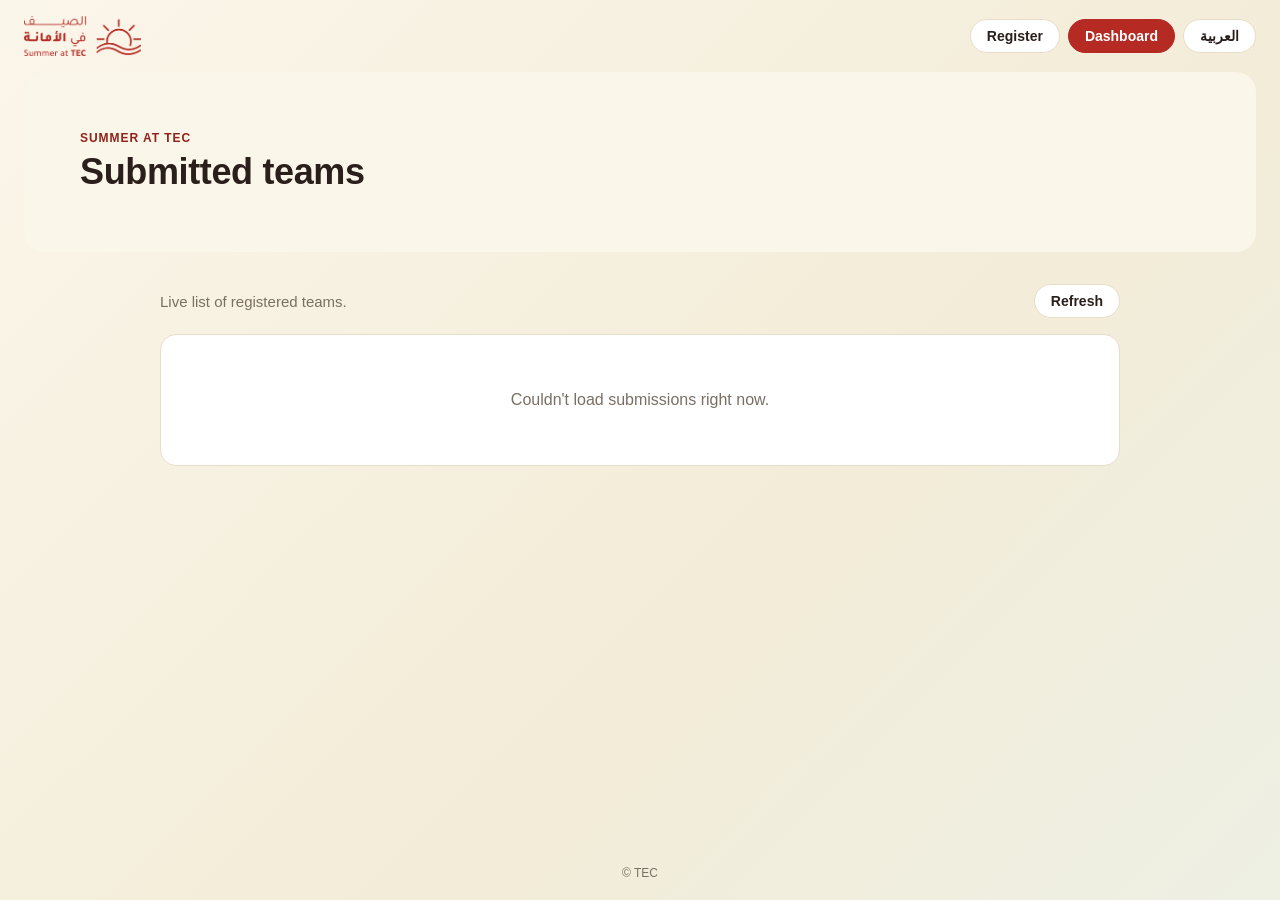
==== dashboard.html @ 9213bd48 "Redesign as bilingual Summer at TEC registration form + dashboard - New fields: team name, total mem" ====
<!doctype html>
<html lang="en" dir="ltr">
<head>
  <meta charset="utf-8" />
  <meta name="viewport" content="width=device-width, initial-scale=1" />
  <title>Summer at TEC — Dashboard</title>
  <meta name="description" content="Registered teams dashboard." />
  <link rel="stylesheet" href="style.css" />
</head>
<body>
  <header class="topbar">
    <div class="brand">
      <img src="assets/logo.png" alt="Summer at TEC" />
    </div>
    <nav class="topbar-actions">
      <a class="pill-link" href="index.html" data-i18n="nav_form">Register</a>
      <a class="pill-link active" href="dashboard.html" data-i18n="nav_dashboard">Dashboard</a>
      <button type="button" class="pill-button" id="lang-toggle" data-i18n="lang_toggle">العربية</button>
    </nav>
  </header>

  <div class="hero">
    <div class="hero-inner">
      <p class="hero-eyebrow" data-i18n="campaign">Summer at TEC</p>
      <h1 data-i18n="dashboard_title">Submitted teams</h1>
    </div>
  </div>

  <main>
    <div class="dashboard-wrap">
      <div class="dashboard-header">
        <p class="subtitle" data-i18n="dashboard_subtitle" style="margin:0">Live list of registered teams.</p>
        <button type="button" class="pill-link" id="refresh-btn" data-i18n="dashboard_refresh">Refresh</button>
      </div>

      <div class="table-card">
        <table id="submissions-table" hidden>
          <thead>
            <tr>
              <th data-i18n="col_team_name">Team name</th>
              <th data-i18n="col_total_members">Members</th>
              <th data-i18n="col_option">Option</th>
              <th data-i18n="col_area">Area</th>
              <th data-i18n="col_submitted">Submitted</th>
            </tr>
          </thead>
          <tbody id="submissions-body"></tbody>
        </table>
        <p class="dashboard-message" id="dashboard-message" data-i18n="dashboard_loading">Loading submissions...</p>
      </div>
    </div>
  </main>

  <footer>&copy; TEC</footer>

  <script src="i18n.js"></script>
  <script src="dashboard.js"></script>
</body>
</html>
---- style.css ----
@font-face {
  font-family: "Dubai";
  src: local("Dubai"), local("Dubai-Regular");
  font-weight: 400;
}
@font-face {
  font-family: "Dubai";
  src: local("Dubai Medium"), local("Dubai-Medium");
  font-weight: 500;
}
@font-face {
  font-family: "Dubai";
  src: local("Dubai Bold"), local("Dubai-Bold");
  font-weight: 700;
}

:root {
  color-scheme: light;
  --primary: #b52a22;
  --primary-dark: #8f221b;
  --coral: #e1a496;
  --sage: #c3c8ab;
  --cream: #fbf6ea;
  --cream-deep: #f3ecd8;
  --surface: #ffffff;
  --text: #2a1f1b;
  --muted: #7a6f63;
  --border: #e8ddc9;
  --error: #b3261e;
  --success: #4c6b3f;
}

* {
  box-sizing: border-box;
}

html,
body {
  margin: 0;
}

body {
  min-height: 100dvh;
  background: linear-gradient(135deg, var(--cream) 0%, var(--cream-deep) 60%, #eef0e4 100%);
  color: var(--text);
  font-family: "Dubai", "Noto Sans Arabic", "Segoe UI", Tahoma, Arial, sans-serif;
  display: flex;
  flex-direction: column;
}

[dir="rtl"] body {
  font-family: "Dubai", "Noto Sans Arabic", "Segoe UI", Tahoma, Arial, sans-serif;
}

a {
  color: var(--primary);
}

.topbar {
  display: flex;
  align-items: center;
  justify-content: space-between;
  gap: 16px;
  padding: 16px 24px;
  flex-wrap: wrap;
}

.brand {
  display: flex;
  align-items: center;
  gap: 12px;
}

.brand img {
  height: 40px;
  width: auto;
}

.brand-name {
  font-weight: 700;
  font-size: 1.0625rem;
  color: var(--primary-dark);
}

.topbar-actions {
  display: flex;
  align-items: center;
  gap: 8px;
}

.pill-link,
.pill-button {
  display: inline-flex;
  align-items: center;
  gap: 6px;
  padding: 8px 16px;
  border-radius: 999px;
  border: 1px solid var(--border);
  background: var(--surface);
  color: var(--text);
  font-size: 0.875rem;
  font-weight: 600;
  text-decoration: none;
  cursor: pointer;
  font-family: inherit;
}

.pill-link:hover,
.pill-button:hover {
  border-color: var(--primary);
  color: var(--primary-dark);
}

.pill-link.active {
  background: var(--primary);
  border-color: var(--primary);
  color: #fff;
}

.hero {
  position: relative;
  margin: 0 24px 8px;
  border-radius: 20px;
  overflow: hidden;
  background-color: var(--cream);
  background-image: url("https://d8j0ntlcm91z4.cloudfront.net/user_3F08WW2hRYVcZrOzkfzmHyk3agR/hf_20260720_075810_30eb5ed9-5850-4d2b-bcec-ac8f29a29889.png");
  background-size: cover;
  background-position: center;
  min-height: 180px;
  display: flex;
  align-items: center;
}

.hero-inner {
  padding: 32px clamp(20px, 5vw, 56px);
}

.hero-eyebrow {
  text-transform: uppercase;
  letter-spacing: 0.08em;
  font-size: 0.75rem;
  font-weight: 700;
  color: var(--primary-dark);
  margin: 0 0 6px;
}

[dir="rtl"] .hero-eyebrow {
  letter-spacing: 0;
}

.hero h1 {
  font-size: clamp(1.5rem, 3vw, 2.25rem);
  margin: 0;
  color: var(--text);
  letter-spacing: -0.01em;
}

main {
  flex: 1;
  display: flex;
  justify-content: center;
  padding: 24px;
}

.card {
  width: 100%;
  max-width: 460px;
  background: var(--surface);
  border: 1px solid var(--border);
  border-radius: 16px;
  padding: 32px;
  box-shadow: 0 1px 2px rgba(42, 31, 27, 0.04);
}

.subtitle {
  margin: 0 0 24px;
  color: var(--muted);
  font-size: 0.9375rem;
}

.field {
  margin-bottom: 20px;
}

.field > label {
  display: block;
  font-size: 0.875rem;
  font-weight: 700;
  margin-bottom: 8px;
}

input[type="text"],
input[type="number"],
select {
  width: 100%;
  padding: 11px 14px;
  font-size: 1rem;
  color: var(--text);
  background: var(--cream);
  border: 1px solid var(--border);
  border-radius: 10px;
  font-family: inherit;
}

input:focus,
select:focus {
  outline: 2px solid var(--primary);
  outline-offset: 1px;
}

input[aria-invalid="true"],
select[aria-invalid="true"] {
  border-color: var(--error);
}

.radio-group {
  display: flex;
  flex-direction: column;
  gap: 10px;
}

.radio-option {
  display: flex;
  align-items: flex-start;
  gap: 10px;
  padding: 12px 14px;
  border: 1px solid var(--border);
  border-radius: 10px;
  background: var(--cream);
  cursor: pointer;
}

.radio-option:has(input:checked) {
  border-color: var(--primary);
  background: #fdf1ee;
}

.radio-option input {
  margin-top: 3px;
  accent-color: var(--primary);
  flex-shrink: 0;
}

.radio-option span {
  font-size: 0.9375rem;
  line-height: 1.45;
}

.error {
  margin: 6px 0 0;
  font-size: 0.8125rem;
  color: var(--error);
  min-height: 1em;
}

button[type="submit"] {
  width: 100%;
  padding: 13px 16px;
  font-size: 1rem;
  font-weight: 700;
  color: #fff;
  background: var(--primary);
  border: none;
  border-radius: 10px;
  cursor: pointer;
  font-family: inherit;
  transition: transform 0.1s ease, opacity 0.15s ease;
}

button[type="submit"]:hover {
  opacity: 0.92;
}

button[type="submit"]:active {
  transform: translateY(1px);
}

button[type="submit"]:disabled {
  opacity: 0.6;
  cursor: not-allowed;
}

.status {
  margin: 16px 0 0;
  font-size: 0.875rem;
  text-align: center;
  min-height: 1.25em;
}

.status[data-state="success"] {
  color: var(--success);
}

.status[data-state="error"] {
  color: var(--error);
}

footer {
  text-align: center;
  padding: 20px;
  font-size: 0.75rem;
  color: var(--muted);
}

/* Dashboard */
.dashboard-wrap {
  width: 100%;
  max-width: 960px;
}

.dashboard-header {
  display: flex;
  align-items: center;
  justify-content: space-between;
  gap: 12px;
  margin-bottom: 16px;
  flex-wrap: wrap;
}

.table-card {
  background: var(--surface);
  border: 1px solid var(--border);
  border-radius: 16px;
  overflow: hidden;
}

table {
  width: 100%;
  border-collapse: collapse;
  font-size: 0.9375rem;
}

thead th {
  text-align: start;
  background: var(--cream-deep);
  color: var(--primary-dark);
  font-weight: 700;
  padding: 12px 16px;
  border-bottom: 1px solid var(--border);
  white-space: nowrap;
}

tbody td {
  padding: 12px 16px;
  border-bottom: 1px solid var(--border);
  vertical-align: top;
}

tbody tr:last-child td {
  border-bottom: none;
}

.tag {
  display: inline-block;
  padding: 3px 10px;
  border-radius: 999px;
  background: var(--sage);
  color: #384526;
  font-size: 0.75rem;
  font-weight: 700;
}

.dashboard-message {
  padding: 40px 16px;
  text-align: center;
  color: var(--muted);
}

@media (prefers-reduced-motion: reduce) {
  button[type="submit"] {
    transition: none;
  }
}

@media (max-width: 640px) {
  table,
  thead,
  tbody,
  th,
  td,
  tr {
    display: block;
  }
  thead tr {
    display: none;
  }
  tbody tr {
    border-bottom: 1px solid var(--border);
    padding: 12px 16px;
  }
  tbody td {
    border: none;
    padding: 4px 0;
  }
  tbody td::before {
    content: attr(data-label);
    display: block;
    font-size: 0.75rem;
    font-weight: 700;
    color: var(--primary-dark);
  }
}
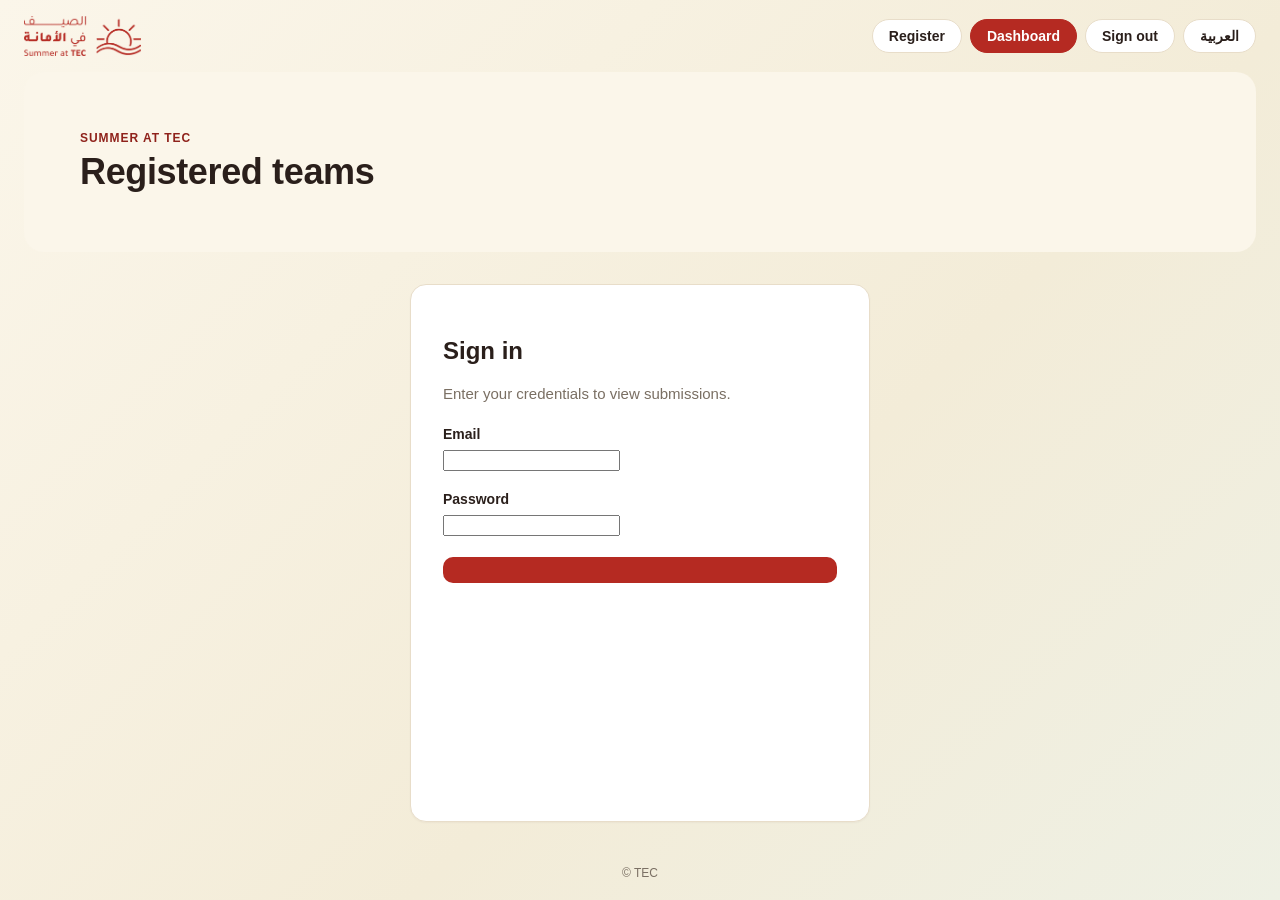
==== commit 51e3326d: "Dashboard: add Supabase Auth login, stats, refresh; restrict reads to authenticated" ====
--- a/dashboard.html
+++ b/dashboard.html
@@ -10,27 +10,67 @@
 <body>
   <header class="topbar">
     <div class="brand">
-      <img src="assets/logo.png" alt="Summer at TEC" />
+      <img src="https://meeraibrahim09-cyber.github.io/ai-challenge/assets/logo.png" alt="Summer at TEC" />
     </div>
     <nav class="topbar-actions">
       <a class="pill-link" href="index.html" data-i18n="nav_form">Register</a>
       <a class="pill-link active" href="dashboard.html" data-i18n="nav_dashboard">Dashboard</a>
+      <button type="button" class="pill-button" id="logout-btn" data-i18n="logout" hidden>Sign out</button>
       <button type="button" class="pill-button" id="lang-toggle" data-i18n="lang_toggle">العربية</button>
     </nav>
   </header>
 
-  <div class="hero">
+  <div class="hero hero-dashboard">
     <div class="hero-inner">
       <p class="hero-eyebrow" data-i18n="campaign">Summer at TEC</p>
-      <h1 data-i18n="dashboard_title">Submitted teams</h1>
+      <h1 data-i18n="dashboard_title">Registered teams</h1>
     </div>
   </div>
 
   <main>
-    <div class="dashboard-wrap">
+    <div class="card" id="login-view" hidden>
+      <h2 class="login-title" data-i18n="login_title">Sign in</h2>
+      <p class="subtitle" data-i18n="login_subtitle">Enter your credentials to view submissions.</p>
+      <form id="login-form" novalidate>
+        <div class="field">
+          <label for="email" data-i18n="login_email">Email</label>
+          <input type="email" id="email" name="email" autocomplete="username" required />
+        </div>
+        <div class="field">
+          <label for="password" data-i18n="login_password">Password</label>
+          <input type="password" id="password" name="password" autocomplete="current-password" required />
+        </div>
+        <button type="submit" id="login-btn" data-i18n="login_submit">Sign in</button>
+        <p class="status" id="login-status" role="status" aria-live="polite"></p>
+      </form>
+    </div>
+
+    <div class="dashboard-wrap" id="dashboard-view" hidden>
       <div class="dashboard-header">
-        <p class="subtitle" data-i18n="dashboard_subtitle" style="margin:0">Live list of registered teams.</p>
-        <button type="button" class="pill-link" id="refresh-btn" data-i18n="dashboard_refresh">Refresh</button>
+        <p class="subtitle" data-i18n="dashboard_subtitle" style="margin:0">Live overview of team registrations.</p>
+        <button type="button" class="pill-button" id="refresh-btn">
+          <span class="refresh-icon" aria-hidden="true">⟳</span>
+          <span data-i18n="dashboard_refresh">Refresh</span>
+        </button>
+      </div>
+
+      <div class="stat-grid" id="stat-grid">
+        <div class="stat-card">
+          <span class="stat-value" id="stat-teams">0</span>
+          <span class="stat-label" data-i18n="stat_teams">Teams</span>
+        </div>
+        <div class="stat-card">
+          <span class="stat-value" id="stat-members">0</span>
+          <span class="stat-label" data-i18n="stat_members">Total members</span>
+        </div>
+        <div class="stat-card">
+          <span class="stat-value" id="stat-solution">0</span>
+          <span class="stat-label" data-i18n="stat_solution">AI solutions</span>
+        </div>
+        <div class="stat-card">
+          <span class="stat-value" id="stat-demo">0</span>
+          <span class="stat-label" data-i18n="stat_demo">New AI tools</span>
+        </div>
       </div>
 
       <div class="table-card">
@@ -39,8 +79,9 @@
             <tr>
               <th data-i18n="col_team_name">Team name</th>
               <th data-i18n="col_total_members">Members</th>
+              <th data-i18n="col_member_names">Team members</th>
               <th data-i18n="col_option">Option</th>
-              <th data-i18n="col_area">Area</th>
+              <th data-i18n="col_area">Areas</th>
               <th data-i18n="col_submitted">Submitted</th>
             </tr>
           </thead>
@@ -53,6 +94,7 @@
 
   <footer>&copy; TEC</footer>
 
+  <script src="config.js"></script>
   <script src="i18n.js"></script>
   <script src="dashboard.js"></script>
 </body>
--- a/style.css
+++ b/style.css
@@ -213,6 +213,67 @@
   border-color: var(--error);
 }
 
+.members-list {
+  display: flex;
+  flex-direction: column;
+  gap: 8px;
+}
+
+.member-row {
+  display: flex;
+  align-items: center;
+  gap: 8px;
+}
+
+.member-row input {
+  flex: 1;
+}
+
+.member-remove {
+  flex-shrink: 0;
+  width: 38px;
+  height: 38px;
+  border-radius: 10px;
+  border: 1px solid var(--border);
+  background: var(--cream);
+  color: var(--primary);
+  font-size: 1.25rem;
+  line-height: 1;
+  cursor: pointer;
+  font-family: inherit;
+}
+
+.member-remove:hover {
+  border-color: var(--primary);
+  background: #fdf1ee;
+}
+
+.add-member-btn {
+  margin-top: 10px;
+  padding: 8px 16px;
+  border-radius: 999px;
+  border: 1px dashed var(--primary);
+  background: transparent;
+  color: var(--primary-dark);
+  font-size: 0.875rem;
+  font-weight: 700;
+  cursor: pointer;
+  font-family: inherit;
+}
+
+.add-member-btn:hover {
+  background: #fdf1ee;
+}
+
+.member-names {
+  margin: 0;
+  padding-inline-start: 18px;
+}
+
+.member-names li {
+  margin-bottom: 2px;
+}
+
 .radio-group {
   display: flex;
   flex-direction: column;
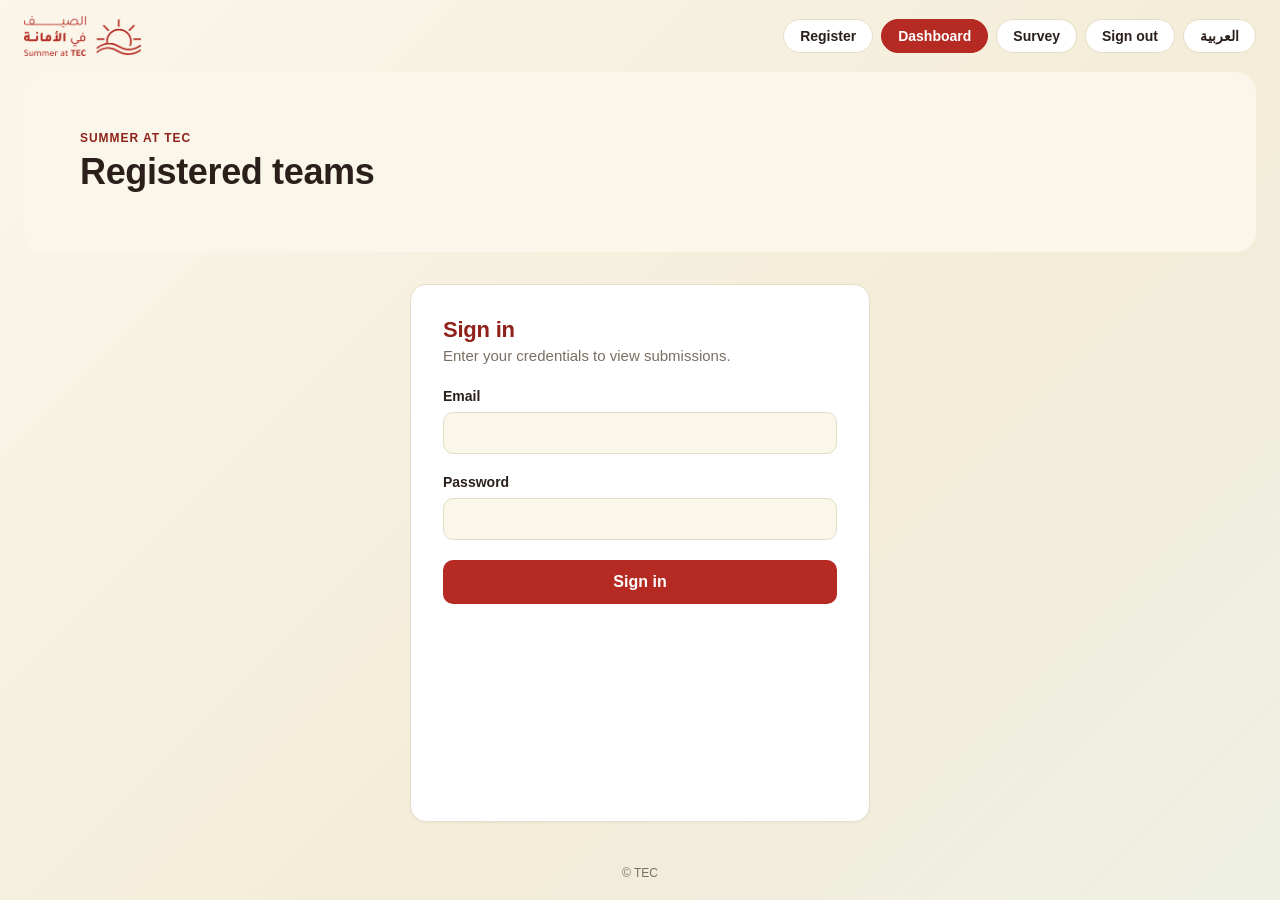
==== commit d30eb839: "Add bilingual session feedback survey page - New survey.html + survey.js with 5 questions (rating, t" ====
--- a/dashboard.html
+++ b/dashboard.html
@@ -15,6 +15,7 @@
     <nav class="topbar-actions">
       <a class="pill-link" href="index.html" data-i18n="nav_form">Register</a>
       <a class="pill-link active" href="dashboard.html" data-i18n="nav_dashboard">Dashboard</a>
+      <a class="pill-link" href="survey.html" data-i18n="nav_survey">Survey</a>
       <button type="button" class="pill-button" id="logout-btn" data-i18n="logout" hidden>Sign out</button>
       <button type="button" class="pill-button" id="lang-toggle" data-i18n="lang_toggle">العربية</button>
     </nav>
--- a/style.css
+++ b/style.css
@@ -123,15 +123,28 @@
   border-radius: 20px;
   overflow: hidden;
   background-color: var(--cream);
-  background-image: url("https://d8j0ntlcm91z4.cloudfront.net/user_3F08WW2hRYVcZrOzkfzmHyk3agR/hf_20260720_075810_30eb5ed9-5850-4d2b-bcec-ac8f29a29889.png");
+  min-height: 180px;
+  display: flex;
+  align-items: center;
+}
+
+.hero::before {
+  content: "";
+  position: absolute;
+  inset: 0;
+  background-image: url("https://d8j0ntlcm91z4.cloudfront.net/user_3F08WW2hRYVcZrOzkfzmHyk3agR/hf_20260721_100816_3aa7be30-c2b5-402a-920b-0bc25512608b.png");
   background-size: cover;
   background-position: center;
-  min-height: 180px;
-  display: flex;
-  align-items: center;
+  z-index: 0;
+}
+
+[dir="rtl"] .hero::before {
+  transform: scaleX(-1);
 }
 
 .hero-inner {
+  position: relative;
+  z-index: 1;
   padding: 32px clamp(20px, 5vw, 56px);
 }
 
@@ -155,6 +168,10 @@
   letter-spacing: -0.01em;
 }
 
+.hero-dashboard::before {
+  background-image: url("https://d8j0ntlcm91z4.cloudfront.net/user_3F08WW2hRYVcZrOzkfzmHyk3agR/hf_20260720_111252_d5501836-679d-48d4-aad0-4797615a2f49.png");
+}
+
 main {
   flex: 1;
   display: flex;
@@ -178,6 +195,13 @@
   font-size: 0.9375rem;
 }
 
+.login-title {
+  margin: 0 0 4px;
+  font-size: 1.375rem;
+  letter-spacing: -0.01em;
+  color: var(--primary-dark);
+}
+
 .field {
   margin-bottom: 20px;
 }
@@ -191,6 +215,8 @@
 
 input[type="text"],
 input[type="number"],
+input[type="email"],
+input[type="password"],
 select {
   width: 100%;
   padding: 11px 14px;
@@ -274,6 +300,149 @@
   margin-bottom: 2px;
 }
 
+.multiselect {
+  position: relative;
+}
+
+.multiselect-trigger {
+  width: 100%;
+  display: flex;
+  align-items: center;
+  justify-content: space-between;
+  gap: 8px;
+  padding: 11px 14px;
+  font-size: 1rem;
+  font-family: inherit;
+  text-align: start;
+  color: var(--text);
+  background: var(--cream);
+  border: 1px solid var(--border);
+  border-radius: 10px;
+  cursor: pointer;
+}
+
+.multiselect-trigger:focus {
+  outline: 2px solid var(--primary);
+  outline-offset: 1px;
+}
+
+#area-value {
+  flex: 1;
+  min-width: 0;
+  overflow: hidden;
+  text-overflow: ellipsis;
+  white-space: nowrap;
+}
+
+.multiselect-placeholder {
+  color: var(--muted);
+}
+
+.multiselect-caret {
+  flex-shrink: 0;
+  width: 0;
+  height: 0;
+  border-left: 5px solid transparent;
+  border-right: 5px solid transparent;
+  border-top: 6px solid var(--muted);
+}
+
+.multiselect-panel {
+  position: absolute;
+  z-index: 20;
+  top: calc(100% + 4px);
+  inset-inline: 0;
+  max-height: 280px;
+  overflow-y: auto;
+  padding: 6px;
+  background: var(--surface);
+  border: 1px solid var(--border);
+  border-radius: 10px;
+  box-shadow: 0 8px 24px rgba(42, 31, 27, 0.12);
+}
+
+.multiselect-option {
+  display: flex;
+  align-items: center;
+  gap: 10px;
+  padding: 9px 10px;
+  border-radius: 8px;
+  cursor: pointer;
+  font-size: 0.9375rem;
+}
+
+.multiselect-option:hover {
+  background: var(--cream);
+}
+
+.multiselect-option input {
+  flex-shrink: 0;
+  width: auto;
+  accent-color: var(--primary);
+}
+
+.question-hint {
+  margin: -2px 0 10px;
+  font-size: 0.8125rem;
+  color: var(--muted);
+}
+
+.rating-scale {
+  display: flex;
+  gap: 8px;
+}
+
+.rating-btn {
+  flex: 1;
+  padding: 12px 0;
+  border: 1px solid var(--border);
+  border-radius: 10px;
+  background: var(--cream);
+  color: var(--text);
+  font-size: 1.125rem;
+  font-weight: 700;
+  cursor: pointer;
+  font-family: inherit;
+  transition: background 0.1s ease, border-color 0.1s ease;
+}
+
+.rating-btn:hover {
+  border-color: var(--primary);
+}
+
+.rating-btn.selected {
+  background: var(--primary);
+  border-color: var(--primary);
+  color: #fff;
+}
+
+.rating-captions {
+  display: flex;
+  justify-content: space-between;
+  gap: 8px;
+  margin-top: 8px;
+  font-size: 0.8125rem;
+  color: var(--muted);
+}
+
+textarea {
+  width: 100%;
+  padding: 11px 14px;
+  font-size: 1rem;
+  color: var(--text);
+  background: var(--cream);
+  border: 1px solid var(--border);
+  border-radius: 10px;
+  font-family: inherit;
+  resize: vertical;
+  min-height: 84px;
+}
+
+textarea:focus {
+  outline: 2px solid var(--primary);
+  outline-offset: 1px;
+}
+
 .radio-group {
   display: flex;
   flex-direction: column;
@@ -363,7 +532,6 @@
   color: var(--muted);
 }
 
-/* Dashboard */
 .dashboard-wrap {
   width: 100%;
   max-width: 960px;
@@ -427,9 +595,86 @@
   color: var(--muted);
 }
 
+.stat-grid {
+  display: grid;
+  grid-template-columns: repeat(auto-fit, minmax(150px, 1fr));
+  gap: 12px;
+  margin-bottom: 16px;
+}
+
+.stat-card {
+  display: flex;
+  flex-direction: column;
+  gap: 4px;
+  background: var(--surface);
+  border: 1px solid var(--border);
+  border-radius: 14px;
+  padding: 16px 18px;
+}
+
+.stat-value {
+  font-size: 1.875rem;
+  font-weight: 700;
+  color: var(--primary-dark);
+  line-height: 1.1;
+}
+
+.stat-label {
+  font-size: 0.8125rem;
+  color: var(--muted);
+}
+
+.tag-list {
+  display: flex;
+  flex-wrap: wrap;
+  gap: 4px;
+}
+
+.badge {
+  display: inline-block;
+  padding: 3px 10px;
+  border-radius: 999px;
+  font-size: 0.75rem;
+  font-weight: 700;
+  white-space: nowrap;
+}
+
+.badge-solution {
+  background: #fdece9;
+  color: var(--primary-dark);
+}
+
+.badge-demo {
+  background: #eef1e2;
+  color: #4c6b3f;
+}
+
+.refresh-icon {
+  font-size: 1rem;
+  line-height: 1;
+}
+
+#refresh-btn.is-loading {
+  opacity: 0.6;
+  pointer-events: none;
+}
+
+#refresh-btn.is-loading .refresh-icon {
+  animation: spin 0.8s linear infinite;
+}
+
+@keyframes spin {
+  to {
+    transform: rotate(360deg);
+  }
+}
+
 @media (prefers-reduced-motion: reduce) {
   button[type="submit"] {
     transition: none;
+  }
+  #refresh-btn.is-loading .refresh-icon {
+    animation: none;
   }
 }
 
